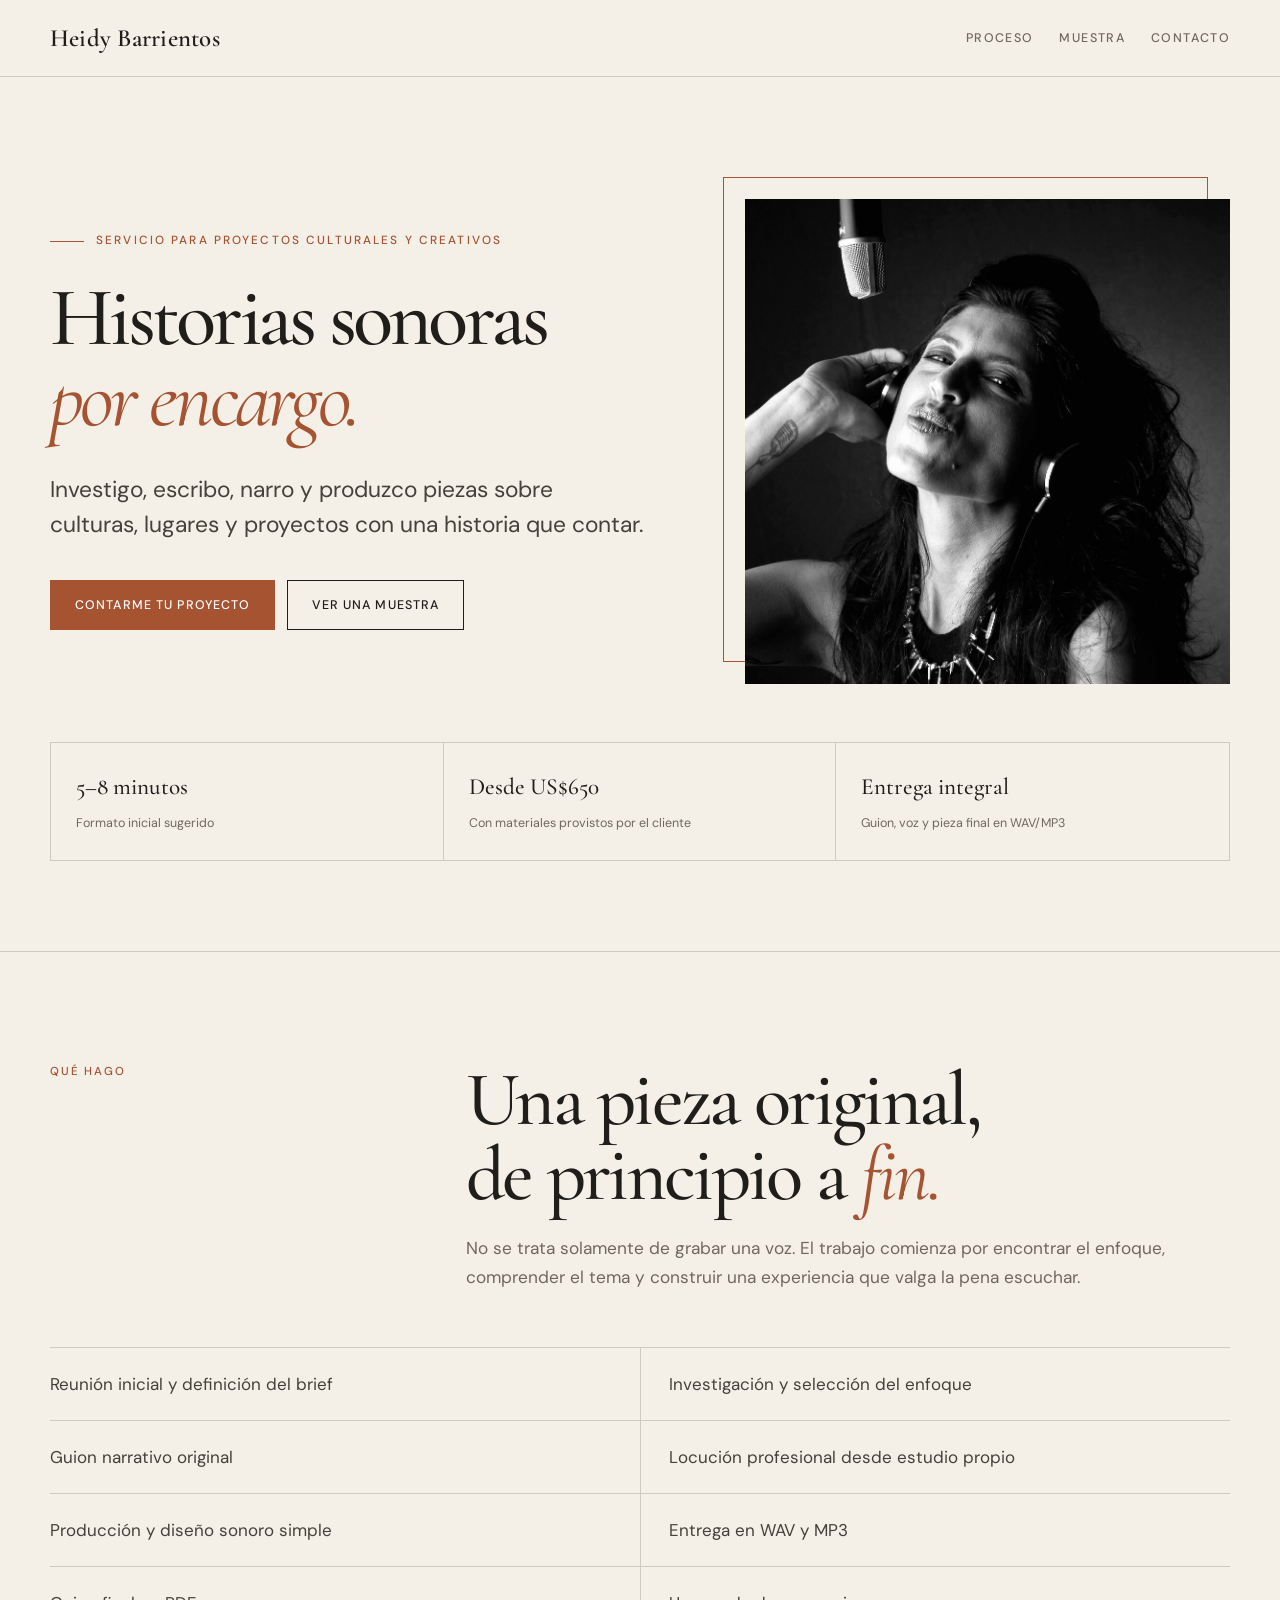
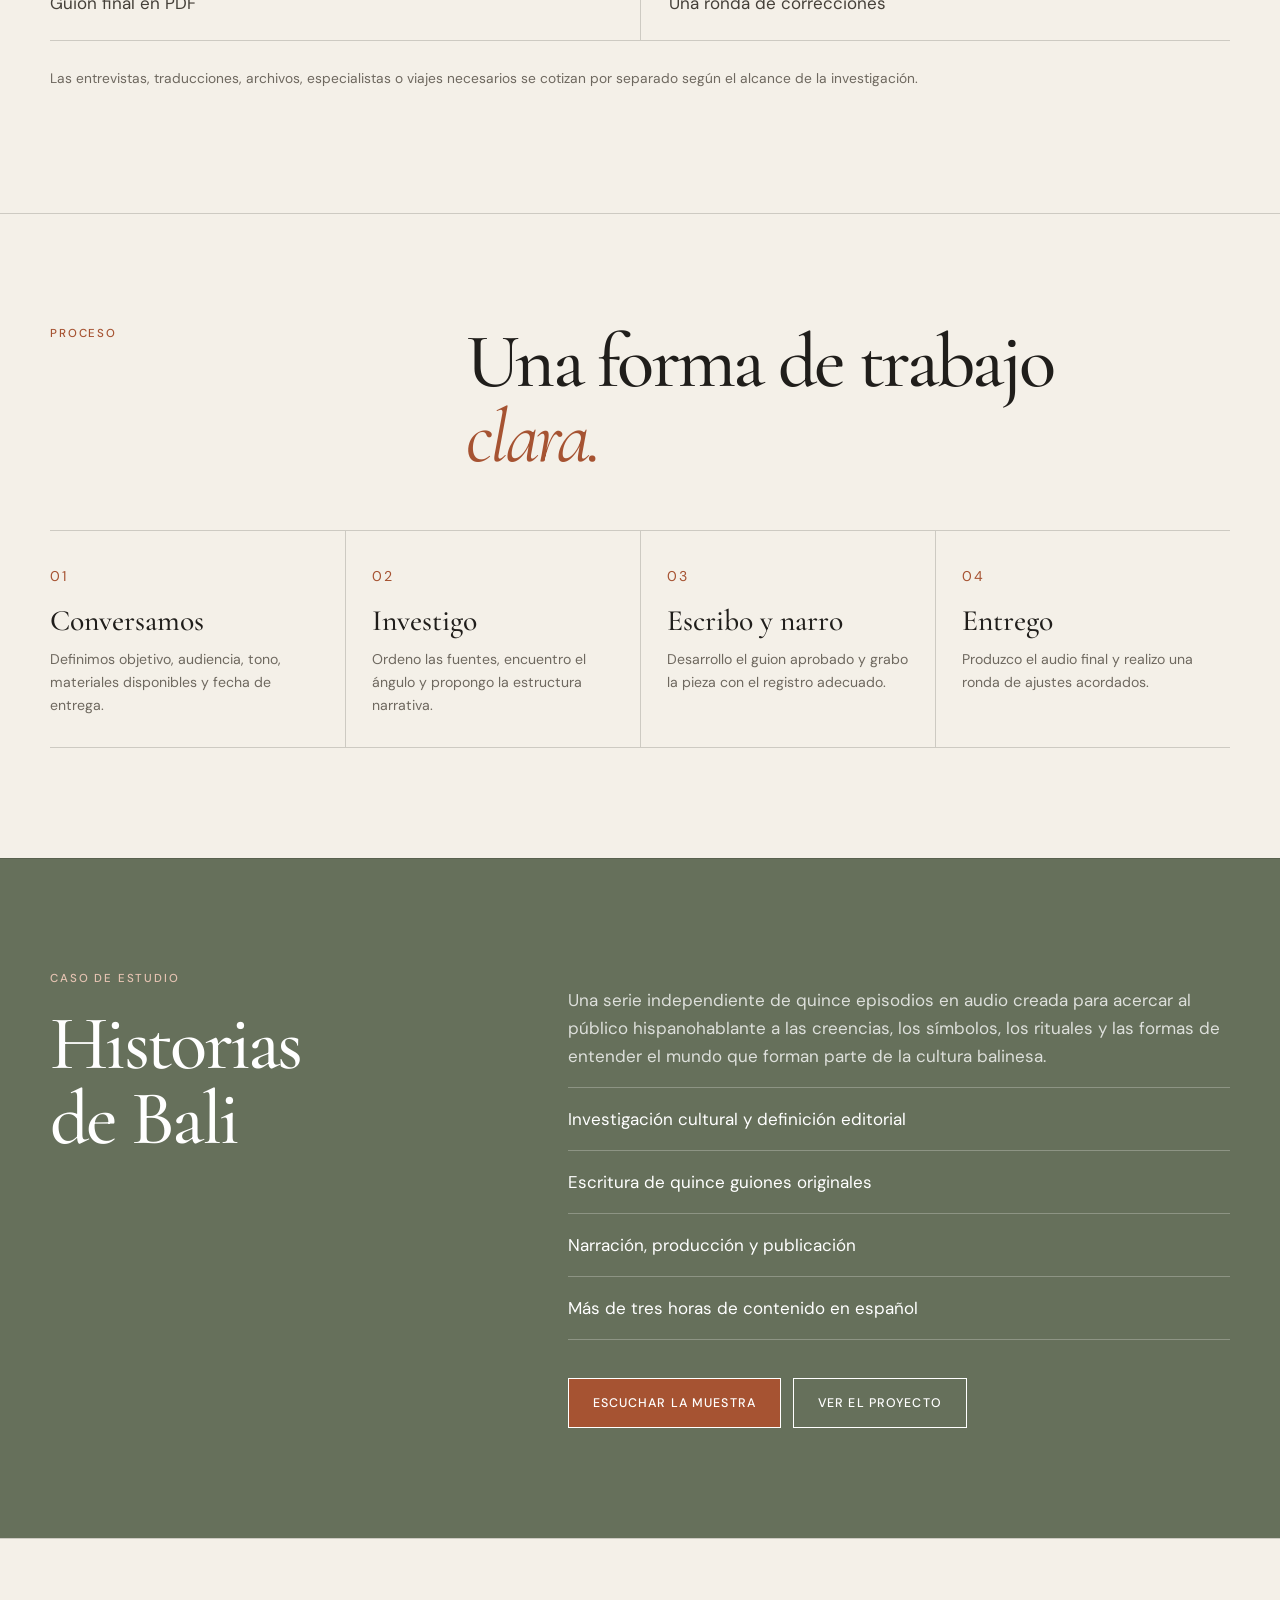
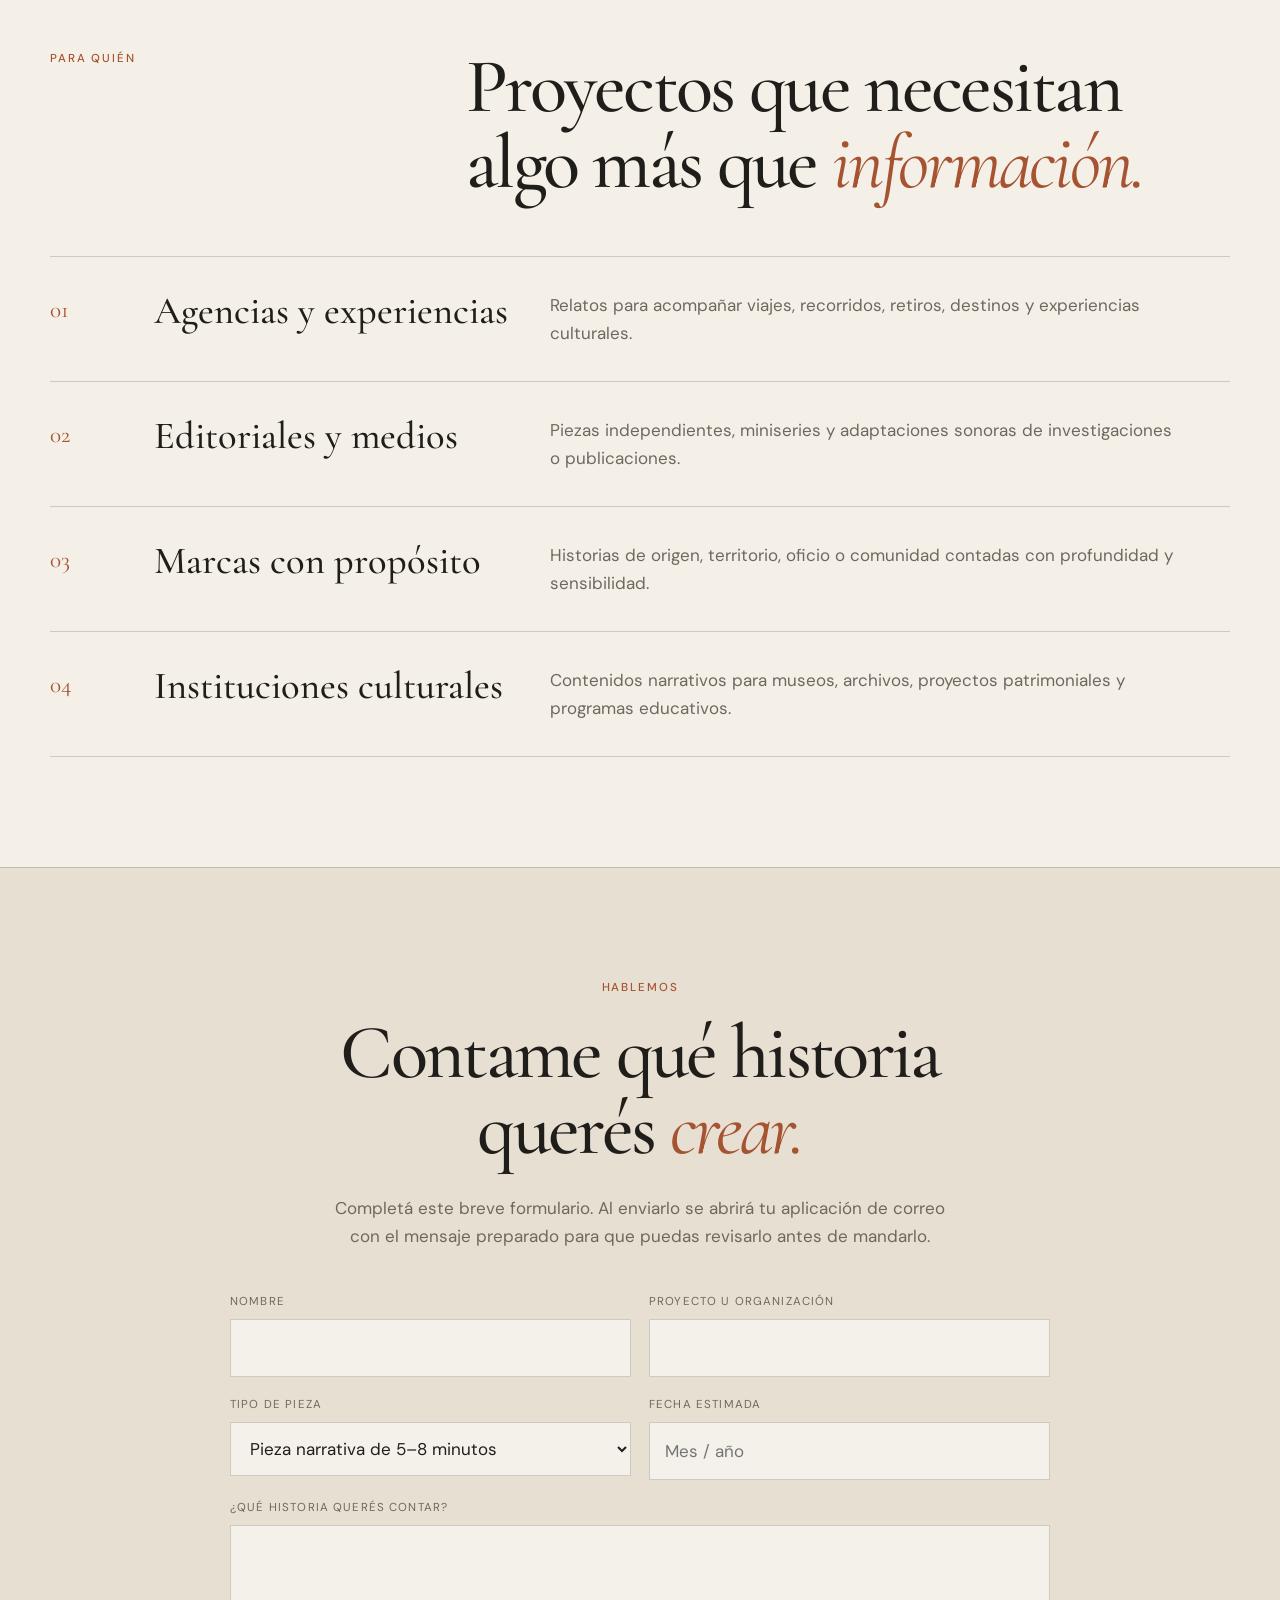
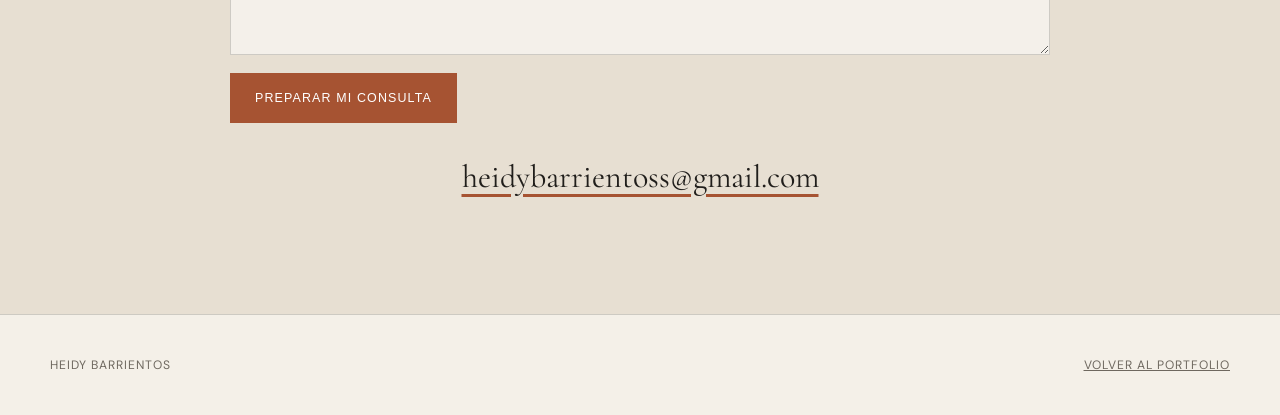
==== historias-sonoras.html @ 99ba6655 "Actualizar portfolio y agregar historias sonoras" ====
<!doctype html>
<html lang="es">
<head>
  <meta charset="utf-8">
  <meta name="viewport" content="width=device-width, initial-scale=1">
  <meta name="description" content="Historias sonoras por encargo: investigación, guion, narración y producción de piezas culturales y editoriales.">
  <title>Historias sonoras por encargo · Heidy Barrientos</title>
  <link rel="preconnect" href="https://fonts.googleapis.com">
  <link rel="preconnect" href="https://fonts.gstatic.com" crossorigin>
  <link href="https://fonts.googleapis.com/css2?family=Cormorant+Garamond:ital,wght@0,400;0,500;0,600;1,400&family=DM+Sans:wght@300;400;500&display=swap" rel="stylesheet">
  <link rel="stylesheet" href="styles.css">
</head>
<body>
  <header class="topbar">
    <nav class="nav shell" aria-label="Principal">
      <a class="brand" href="index.html">Heidy Barrientos</a>
      <div class="nav-links"><a href="#proceso">Proceso</a><a href="#caso">Muestra</a><a href="#contacto">Contacto</a></div>
    </nav>
  </header>

  <main>
    <section class="service-hero shell">
      <div class="service-hero-grid">
        <div class="service-hero-copy">
          <div class="eyebrow">Servicio para proyectos culturales y creativos</div>
          <h1>Historias sonoras<br><em>por encargo.</em></h1>
          <p class="lead">Investigo, escribo, narro y produzco piezas sobre culturas, lugares y proyectos con una historia que contar.</p>
          <div class="actions"><a class="button primary" href="#contacto">Contarme tu proyecto</a><a class="button" href="#caso">Ver una muestra</a></div>
        </div>
        <div class="service-portrait-wrap">
          <img class="service-portrait" src="assets/audio-portrait-bw-web.jpg" alt="Heidy Barrientos trabajando con voz y narración">
        </div>
      </div>
      <div class="offer-strip">
        <div><strong>5–8 minutos</strong><span>Formato inicial sugerido</span></div>
        <div><strong>Desde US$650</strong><span>Con materiales provistos por el cliente</span></div>
        <div><strong>Entrega integral</strong><span>Guion, voz y pieza final en WAV/MP3</span></div>
      </div>
    </section>

    <section class="section">
      <div class="shell">
        <div class="section-head"><div class="kicker">Qué hago</div><div><h2>Una pieza original,<br>de principio a <em>fin.</em></h2><p class="section-intro">No se trata solamente de grabar una voz. El trabajo comienza por encontrar el enfoque, comprender el tema y construir una experiencia que valga la pena escuchar.</p></div></div>
        <div class="deliverables">
          <div class="deliverable">Reunión inicial y definición del brief</div>
          <div class="deliverable">Investigación y selección del enfoque</div>
          <div class="deliverable">Guion narrativo original</div>
          <div class="deliverable">Locución profesional desde estudio propio</div>
          <div class="deliverable">Producción y diseño sonoro simple</div>
          <div class="deliverable">Entrega en WAV y MP3</div>
          <div class="deliverable">Guion final en PDF</div>
          <div class="deliverable">Una ronda de correcciones</div>
        </div>
        <p class="price-note">Las entrevistas, traducciones, archivos, especialistas o viajes necesarios se cotizan por separado según el alcance de la investigación.</p>
      </div>
    </section>

    <section class="section" id="proceso">
      <div class="shell">
        <div class="section-head"><div class="kicker">Proceso</div><div><h2>Una forma de trabajo<br><em>clara.</em></h2></div></div>
        <div class="process">
          <article class="step"><small>01</small><h3>Conversamos</h3><p>Definimos objetivo, audiencia, tono, materiales disponibles y fecha de entrega.</p></article>
          <article class="step"><small>02</small><h3>Investigo</h3><p>Ordeno las fuentes, encuentro el ángulo y propongo la estructura narrativa.</p></article>
          <article class="step"><small>03</small><h3>Escribo y narro</h3><p>Desarrollo el guion aprobado y grabo la pieza con el registro adecuado.</p></article>
          <article class="step"><small>04</small><h3>Entrego</h3><p>Produzco el audio final y realizo una ronda de ajustes acordados.</p></article>
        </div>
      </div>
    </section>

    <section class="section case-study" id="caso">
      <div class="shell case-grid">
        <div><div class="kicker">Caso de estudio</div><h2 style="margin-top:18px">Historias<br>de Bali</h2></div>
        <div>
          <p>Una serie independiente de quince episodios en audio creada para acercar al público hispanohablante a las creencias, los símbolos, los rituales y las formas de entender el mundo que forman parte de la cultura balinesa.</p>
          <div class="case-points">
            <div class="case-point">Investigación cultural y definición editorial</div>
            <div class="case-point">Escritura de quince guiones originales</div>
            <div class="case-point">Narración, producción y publicación</div>
            <div class="case-point">Más de tres horas de contenido en español</div>
          </div>
          <div class="actions">
            <a class="button primary" href="https://heyroots.gumroad.com/l/historiasdebali" target="_blank" rel="noopener">Escuchar la muestra</a>
            <a class="button" href="https://www.instagram.com/historiasdebali/" target="_blank" rel="noopener">Ver el proyecto</a>
          </div>
        </div>
      </div>
    </section>

    <section class="section">
      <div class="shell">
        <div class="section-head"><div class="kicker">Para quién</div><div><h2>Proyectos que necesitan<br>algo más que <em>información.</em></h2></div></div>
        <div class="service-list">
          <article class="service-row"><div class="service-number">01</div><h3>Agencias y experiencias</h3><p>Relatos para acompañar viajes, recorridos, retiros, destinos y experiencias culturales.</p></article>
          <article class="service-row"><div class="service-number">02</div><h3>Editoriales y medios</h3><p>Piezas independientes, miniseries y adaptaciones sonoras de investigaciones o publicaciones.</p></article>
          <article class="service-row"><div class="service-number">03</div><h3>Marcas con propósito</h3><p>Historias de origen, territorio, oficio o comunidad contadas con profundidad y sensibilidad.</p></article>
          <article class="service-row"><div class="service-number">04</div><h3>Instituciones culturales</h3><p>Contenidos narrativos para museos, archivos, proyectos patrimoniales y programas educativos.</p></article>
        </div>
      </div>
    </section>

    <section class="section contact" id="contacto">
      <div class="shell">
        <span class="kicker">Hablemos</span>
        <h2>Contame qué historia<br>querés <em>crear.</em></h2>
        <p>Completá este breve formulario. Al enviarlo se abrirá tu aplicación de correo con el mensaje preparado para que puedas revisarlo antes de mandarlo.</p>
        <form class="brief-form" id="brief-form">
          <div class="form-grid">
            <div class="field"><label for="name">Nombre</label><input id="name" name="name" autocomplete="name" required></div>
            <div class="field"><label for="org">Proyecto u organización</label><input id="org" name="org"></div>
            <div class="field"><label for="format">Tipo de pieza</label><select id="format" name="format"><option>Pieza narrativa de 5–8 minutos</option><option>Miniserie de 3 episodios</option><option>Serie completa</option><option>Todavía no lo sé</option></select></div>
            <div class="field"><label for="date">Fecha estimada</label><input id="date" name="date" placeholder="Mes / año"></div>
            <div class="field full"><label for="message">¿Qué historia querés contar?</label><textarea id="message" name="message" required></textarea></div>
          </div>
          <button class="button primary" type="submit">Preparar mi consulta</button>
        </form>
        <a class="email-line" href="mailto:heidybarrientoss@gmail.com">heidybarrientoss@gmail.com</a>
      </div>
    </section>
  </main>

  <footer><div class="footer-inner shell"><span>Heidy Barrientos</span><a href="index.html">Volver al portfolio</a></div></footer>
  <script>
    document.getElementById('brief-form').addEventListener('submit', function (event) {
      event.preventDefault();
      const data = new FormData(this);
      const body = [
        'Hola Heidy,', '',
        'Mi nombre: ' + data.get('name'),
        'Proyecto u organización: ' + (data.get('org') || '—'),
        'Tipo de pieza: ' + data.get('format'),
        'Fecha estimada: ' + (data.get('date') || '—'), '',
        'La historia que quiero contar:', data.get('message')
      ].join('\n');
      window.location.href = 'mailto:heidybarrientoss@gmail.com?subject=' + encodeURIComponent('Consulta · Historia sonora por encargo') + '&body=' + encodeURIComponent(body);
    });
  </script>
</body>
</html>
---- styles.css ----
:root {
  --paper: #f4f0e8;
  --paper-deep: #e7dfd2;
  --ink: #201e1b;
  --muted: #6e685f;
  --copper: #a65332;
  --copper-dark: #793b26;
  --olive: #66705b;
  --line: rgba(32, 30, 27, 0.18);
  --serif: "Cormorant Garamond", Georgia, serif;
  --sans: "DM Sans", Arial, sans-serif;
}

* { box-sizing: border-box; }
html { scroll-behavior: smooth; }
body {
  margin: 0;
  background: var(--paper);
  color: var(--ink);
  font-family: var(--sans);
  font-size: 17px;
  line-height: 1.65;
  -webkit-font-smoothing: antialiased;
}
a { color: inherit; }
img { display: block; max-width: 100%; }

.shell { width: min(1180px, calc(100% - 44px)); margin: 0 auto; }
.topbar {
  position: sticky;
  top: 0;
  z-index: 20;
  background: rgba(244, 240, 232, 0.94);
  border-bottom: 1px solid var(--line);
  backdrop-filter: blur(12px);
}
.nav {
  min-height: 76px;
  display: flex;
  align-items: center;
  justify-content: space-between;
  gap: 30px;
}
.brand {
  font-family: var(--serif);
  font-size: 1.55rem;
  font-weight: 600;
  text-decoration: none;
  letter-spacing: .01em;
}
.nav-links { display: flex; gap: 26px; align-items: center; }
.nav-links a {
  color: var(--muted);
  font-size: .78rem;
  font-weight: 500;
  letter-spacing: .11em;
  text-decoration: none;
  text-transform: uppercase;
}
.nav-links a:hover { color: var(--copper); }

.hero {
  min-height: calc(100vh - 76px);
  display: grid;
  grid-template-columns: 1.22fr .78fr;
  gap: clamp(42px, 7vw, 110px);
  align-items: center;
  padding: 76px 0 92px;
}
.eyebrow {
  display: flex;
  align-items: center;
  gap: 12px;
  margin-bottom: 26px;
  color: var(--copper);
  font-size: .74rem;
  font-weight: 500;
  letter-spacing: .18em;
  text-transform: uppercase;
}
.eyebrow::before { content: ""; width: 34px; height: 1px; background: currentColor; }
h1, h2, h3 { margin: 0; font-family: var(--serif); font-weight: 500; line-height: .98; }
h1 { max-width: 780px; font-size: clamp(4rem, 8vw, 7.7rem); letter-spacing: -.045em; }
h1 em, h2 em { color: var(--copper); font-weight: 400; }
.lead { max-width: 650px; margin: 32px 0 0; color: #454039; font-size: clamp(1.12rem, 2vw, 1.42rem); line-height: 1.55; }
.meta { margin: 24px 0 0; color: var(--muted); font-size: .78rem; letter-spacing: .12em; text-transform: uppercase; }
.actions { display: flex; flex-wrap: wrap; gap: 12px; margin-top: 38px; }
.button {
  display: inline-flex;
  min-height: 50px;
  padding: 0 24px;
  align-items: center;
  justify-content: center;
  border: 1px solid var(--ink);
  color: var(--ink);
  font-size: .78rem;
  font-weight: 500;
  letter-spacing: .09em;
  text-decoration: none;
  text-transform: uppercase;
  transition: .2s ease;
}
.button:hover { transform: translateY(-2px); }
.button.primary { border-color: var(--copper); background: var(--copper); color: #fff; }
.button.primary:hover { background: var(--copper-dark); border-color: var(--copper-dark); }
.portrait-wrap { position: relative; padding: 22px 22px 0 0; }
.portrait-wrap::before {
  content: "";
  position: absolute;
  inset: 0 0 36px 36px;
  border: 1px solid var(--copper);
}
.portrait { position: relative; aspect-ratio: 1 / 1.17; width: 100%; object-fit: cover; filter: saturate(.72) contrast(.98); }
.portrait-note { position: relative; display: flex; justify-content: space-between; gap: 20px; padding: 14px 0; color: var(--muted); font-size: .72rem; letter-spacing: .09em; text-transform: uppercase; }

.section { padding: 110px 0; border-top: 1px solid var(--line); }
.section-head { display: grid; grid-template-columns: .65fr 1.35fr; gap: 48px; margin-bottom: 56px; }
.kicker { color: var(--copper); font-size: .72rem; font-weight: 500; letter-spacing: .16em; text-transform: uppercase; }
h2 { font-size: clamp(3rem, 6vw, 5.4rem); letter-spacing: -.035em; }
.section-intro { max-width: 740px; margin: 22px 0 0; color: var(--muted); font-size: 1.08rem; }

.about-grid { display: grid; grid-template-columns: 1.25fr .75fr; gap: 80px; align-items: start; }
.about-copy { max-width: 700px; font-family: var(--serif); font-size: clamp(1.7rem, 3vw, 2.45rem); line-height: 1.3; }
.about-facts { border-top: 1px solid var(--line); }
.fact { display: grid; grid-template-columns: 76px 1fr; gap: 18px; padding: 20px 0; border-bottom: 1px solid var(--line); }
.fact strong { color: var(--copper); font-family: var(--serif); font-size: 1.65rem; font-weight: 500; line-height: 1; }
.fact span { color: var(--muted); font-size: .88rem; line-height: 1.45; }

.featured {
  background: var(--ink);
  color: var(--paper);
  padding: 0;
  border-top: 0;
}
.featured-grid { display: grid; grid-template-columns: .94fr 1.06fr; min-height: 610px; }
.featured-visual {
  display: grid;
  place-items: end start;
  padding: 52px;
  background:
    linear-gradient(150deg, rgba(32,30,27,.08), rgba(32,30,27,.82)),
    url("assets/audio-portrait-bw-web.jpg") center 42% / cover;
}
.featured-mark { max-width: 300px; font-family: var(--serif); font-size: 3.2rem; line-height: .95; }
.featured-copy { display: flex; flex-direction: column; justify-content: center; padding: clamp(54px, 8vw, 105px); }
.featured-copy .kicker { color: #ce8c6f; }
.featured-copy h2 { margin-top: 18px; font-size: clamp(3.2rem, 5vw, 5.6rem); }
.featured-copy p { max-width: 590px; margin: 28px 0 0; color: #c9c0b5; }
.featured-copy .button { border-color: var(--paper); color: var(--paper); }
.featured-copy .button.primary { border-color: var(--copper); }

.service-list { border-top: 1px solid var(--line); }
.service-row { display: grid; grid-template-columns: 74px .7fr 1.3fr; gap: 30px; padding: 34px 0; border-bottom: 1px solid var(--line); }
.service-number { color: var(--copper); font-family: var(--serif); font-size: 1.45rem; }
.service-row h3 { font-size: clamp(1.7rem, 3vw, 2.6rem); line-height: 1.05; }
.service-row p { max-width: 630px; margin: 0; color: var(--muted); }

.project-grid { display: grid; grid-template-columns: repeat(2, 1fr); gap: 18px; }
.project-card {
  min-height: 320px;
  display: flex;
  flex-direction: column;
  justify-content: space-between;
  padding: 34px;
  border: 1px solid var(--line);
  text-decoration: none;
  transition: .25s ease;
}
.project-card:hover { border-color: var(--copper); transform: translateY(-4px); }
.project-type { color: var(--copper); font-size: .7rem; letter-spacing: .14em; text-transform: uppercase; }
.project-card h3 { margin-top: 22px; font-size: clamp(2rem, 4vw, 3.5rem); }
.project-card p { max-width: 480px; color: var(--muted); }
.project-link { font-size: .76rem; font-weight: 500; letter-spacing: .11em; text-transform: uppercase; }

.contact { background: var(--paper-deep); text-align: center; }
.contact .kicker { display: block; margin-bottom: 18px; }
.contact h2 { max-width: 860px; margin: 0 auto; }
.contact p { max-width: 620px; margin: 28px auto 0; color: var(--muted); }
.contact .actions { justify-content: center; }
.email-line { display: inline-block; margin-top: 28px; color: var(--ink); font-family: var(--serif); font-size: clamp(1.35rem, 3vw, 2rem); text-decoration-color: var(--copper); text-underline-offset: 7px; }
footer { border-top: 1px solid var(--line); }
.footer-inner { min-height: 100px; display: flex; justify-content: space-between; align-items: center; gap: 30px; color: var(--muted); font-size: .76rem; letter-spacing: .08em; text-transform: uppercase; }

/* service page */
.service-hero { padding: 100px 0 90px; }
.service-hero-grid {
  display: grid;
  grid-template-columns: 1.08fr .92fr;
  gap: clamp(42px, 6vw, 90px);
  align-items: center;
}
.service-hero h1 { max-width: 760px; font-size: clamp(3.8rem, 6.5vw, 6.5rem); }
.service-hero .lead { max-width: 790px; }
.service-portrait-wrap { position: relative; padding: 22px 0 0 22px; }
.service-portrait-wrap::before {
  content: "";
  position: absolute;
  inset: 0 22px 22px 0;
  border: 1px solid var(--copper);
}
.service-portrait {
  position: relative;
  width: 100%;
  aspect-ratio: 1 / 1;
  object-fit: cover;
  object-position: 53% 48%;
}
.offer-strip { display: grid; grid-template-columns: repeat(3, 1fr); margin-top: 58px; border: 1px solid var(--line); }
.offer-strip div { padding: 25px; border-right: 1px solid var(--line); }
.offer-strip div:last-child { border-right: 0; }
.offer-strip strong { display: block; font-family: var(--serif); font-size: 1.45rem; font-weight: 500; }
.offer-strip span { color: var(--muted); font-size: .78rem; }
.process { display: grid; grid-template-columns: repeat(4, 1fr); border-top: 1px solid var(--line); }
.step { padding: 30px 26px 30px 0; border-bottom: 1px solid var(--line); }
.step + .step { padding-left: 26px; border-left: 1px solid var(--line); }
.step small { color: var(--copper); letter-spacing: .12em; }
.step h3 { margin: 16px 0 13px; font-size: 1.85rem; }
.step p { margin: 0; color: var(--muted); font-size: .88rem; }
.deliverables { display: grid; grid-template-columns: repeat(2, 1fr); border-top: 1px solid var(--line); }
.deliverable { padding: 22px 18px 22px 0; border-bottom: 1px solid var(--line); color: #454039; }
.deliverable:nth-child(even) { padding-left: 28px; border-left: 1px solid var(--line); }
.case-study { background: var(--olive); color: #fff; }
.case-study .kicker { color: #e5c3b2; }
.case-grid { display: grid; grid-template-columns: .8fr 1.2fr; gap: 76px; }
.case-study p { color: rgba(255,255,255,.78); }
.case-points { border-top: 1px solid rgba(255,255,255,.25); }
.case-point { padding: 17px 0; border-bottom: 1px solid rgba(255,255,255,.25); }
.case-study .button { border-color: #fff; color: #fff; }
.price-note { margin-top: 26px; color: var(--muted); font-size: .86rem; }
.brief-form { max-width: 820px; margin: 42px auto 0; text-align: left; }
.form-grid { display: grid; grid-template-columns: 1fr 1fr; gap: 18px; }
.field { display: flex; flex-direction: column; gap: 8px; }
.field.full { grid-column: 1 / -1; }
.field label { color: var(--muted); font-size: .72rem; letter-spacing: .1em; text-transform: uppercase; }
.field input, .field textarea, .field select {
  width: 100%;
  border: 1px solid var(--line);
  border-radius: 0;
  background: rgba(255,255,255,.55);
  color: var(--ink);
  font: inherit;
  padding: 14px 15px;
}
.field textarea { min-height: 130px; resize: vertical; }
.brief-form .button { margin-top: 18px; cursor: pointer; }

@media (max-width: 840px) {
  body { font-size: 16px; }
  .shell { width: min(100% - 30px, 720px); }
  .nav { min-height: 66px; }
  .nav-links a:not(:last-child) { display: none; }
  .hero { min-height: auto; grid-template-columns: 1fr; padding: 62px 0 72px; }
  h1 { font-size: clamp(3.6rem, 18vw, 6rem); }
  .portrait-wrap { max-width: 500px; }
  .section { padding: 78px 0; }
  .section-head, .about-grid, .featured-grid, .case-grid, .service-hero-grid { grid-template-columns: 1fr; gap: 32px; }
  .service-hero { padding: 62px 0 72px; }
  .service-portrait-wrap { max-width: 620px; margin-top: 10px; }
  .featured-visual { min-height: 450px; }
  .featured-copy { padding: 66px 26px; }
  .service-row { grid-template-columns: 50px 1fr; }
  .service-row p { grid-column: 2; }
  .project-grid { grid-template-columns: 1fr; }
  .offer-strip, .process { grid-template-columns: 1fr; }
  .offer-strip div { border-right: 0; border-bottom: 1px solid var(--line); }
  .offer-strip div:last-child { border-bottom: 0; }
  .step + .step { padding-left: 0; border-left: 0; }
}

@media (max-width: 560px) {
  .nav-links { gap: 12px; }
  .nav-links a:last-child { font-size: .68rem; }
  .actions { flex-direction: column; align-items: stretch; }
  .button { width: 100%; }
  .project-card { min-height: 285px; padding: 27px; }
  .deliverables, .form-grid { grid-template-columns: 1fr; }
  .deliverable:nth-child(even) { padding-left: 0; border-left: 0; }
  .field.full { grid-column: auto; }
  .footer-inner { min-height: 120px; flex-direction: column; justify-content: center; text-align: center; }
}
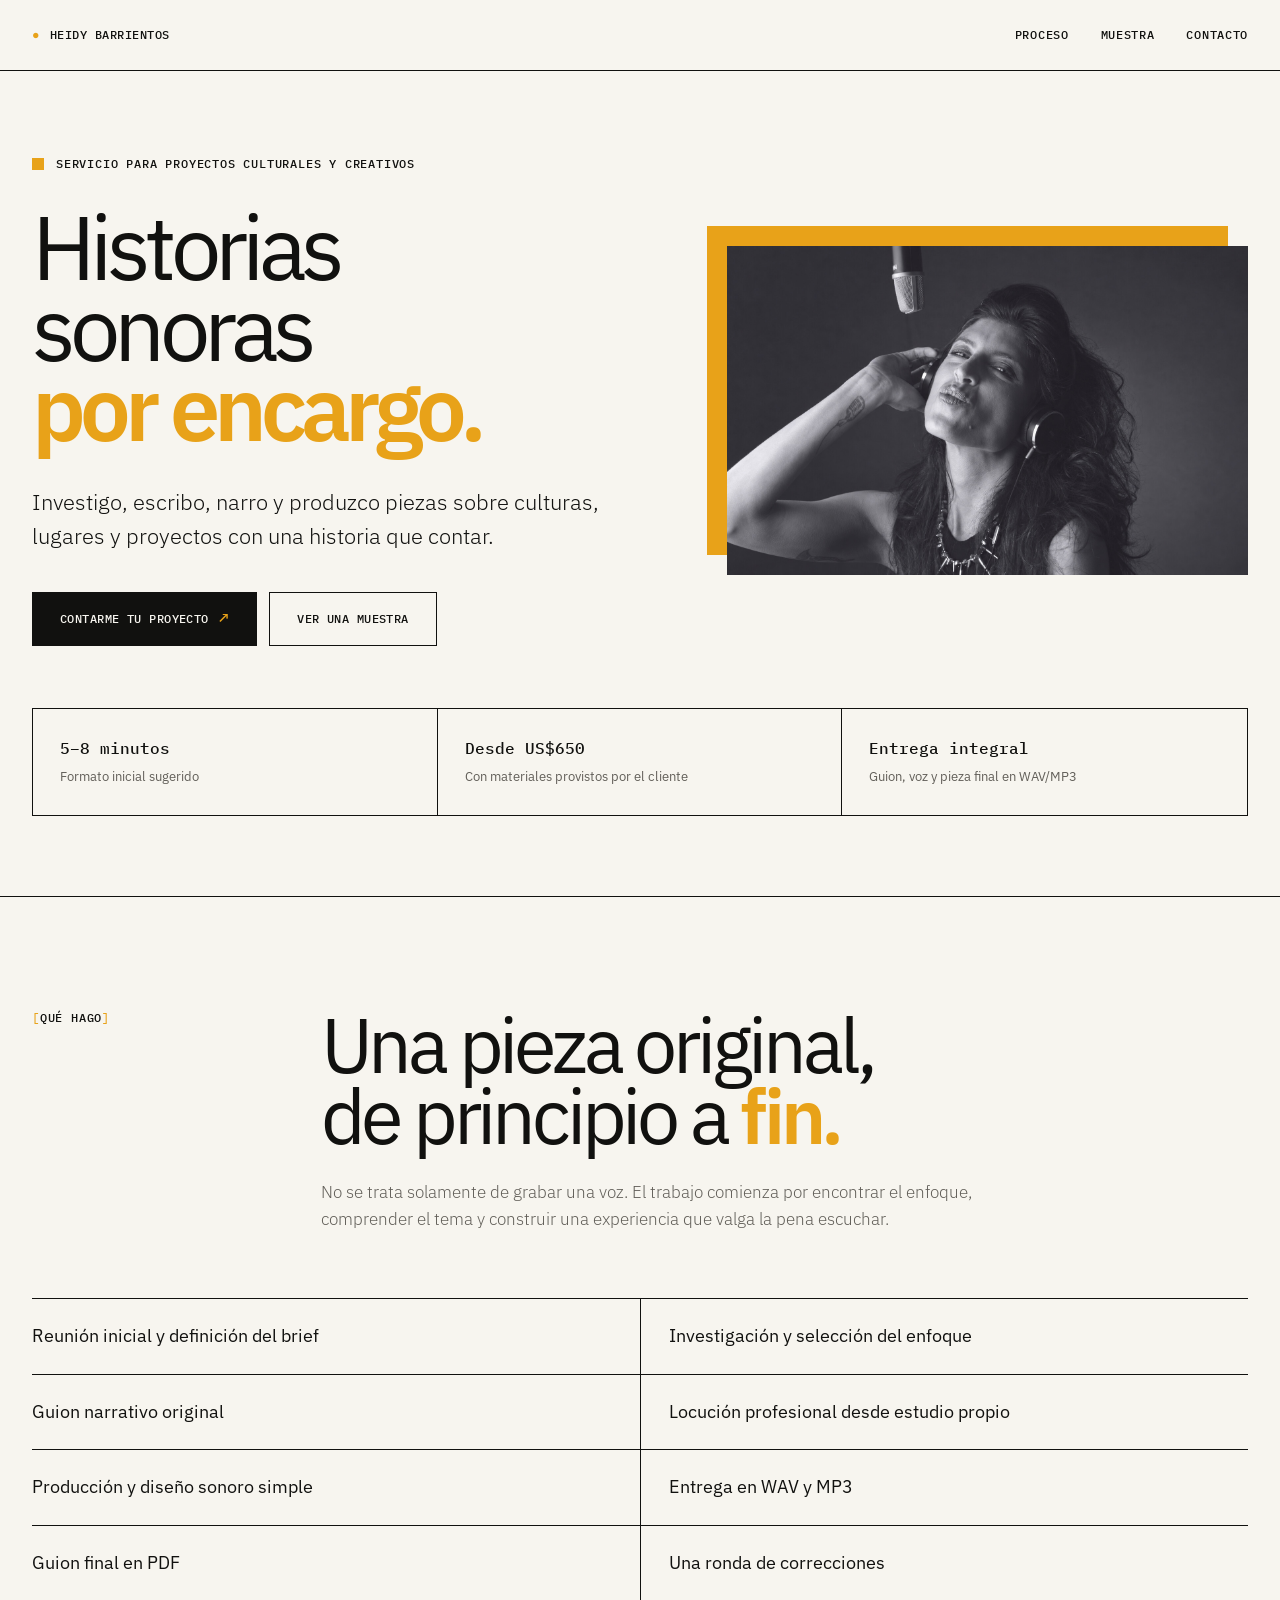
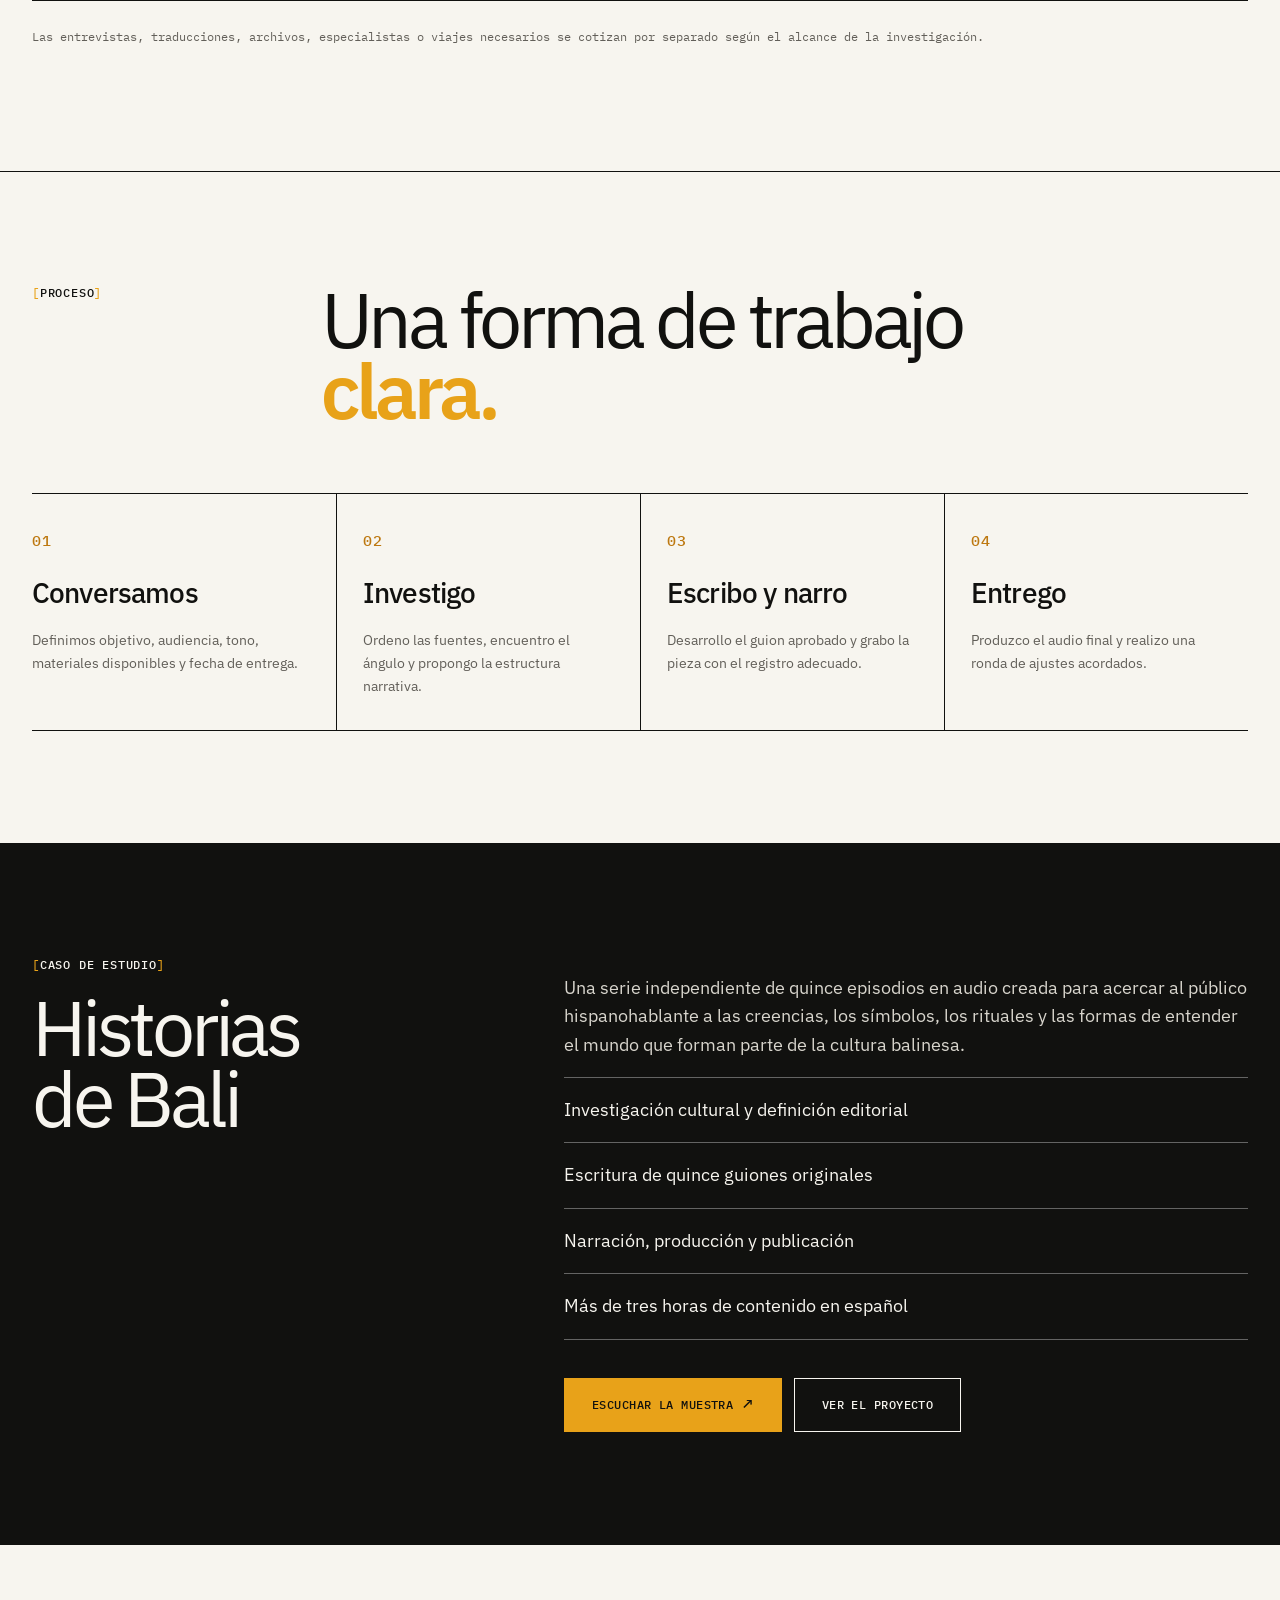
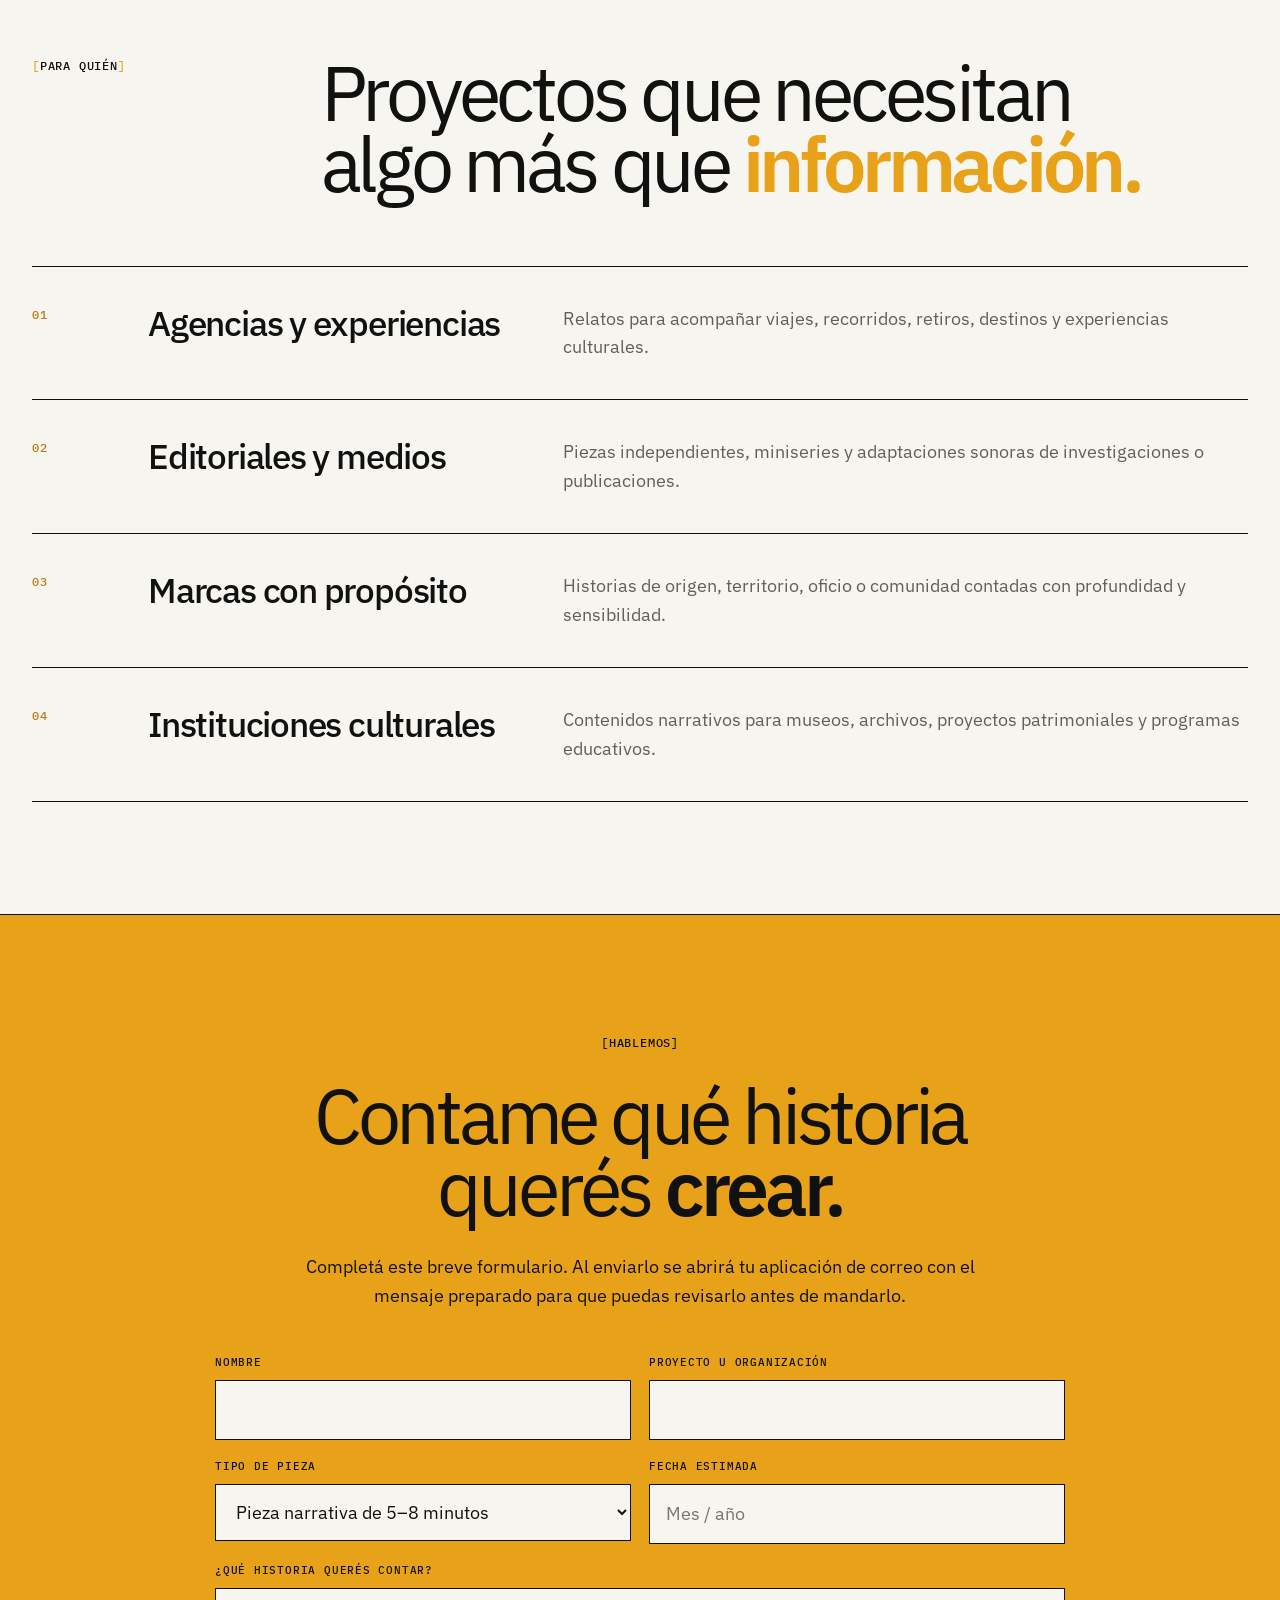
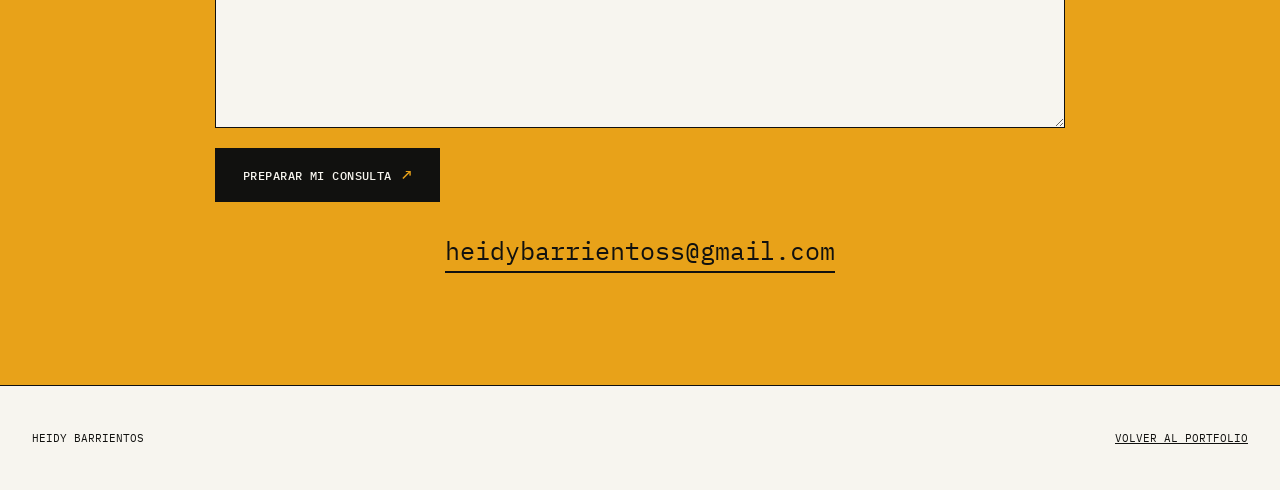
==== commit b71aa777: "Actualizar diseño final del portfolio" ====
--- a/historias-sonoras.html
+++ b/historias-sonoras.html
@@ -7,7 +7,7 @@
   <title>Historias sonoras por encargo · Heidy Barrientos</title>
   <link rel="preconnect" href="https://fonts.googleapis.com">
   <link rel="preconnect" href="https://fonts.gstatic.com" crossorigin>
-  <link href="https://fonts.googleapis.com/css2?family=Cormorant+Garamond:ital,wght@0,400;0,500;0,600;1,400&family=DM+Sans:wght@300;400;500&display=swap" rel="stylesheet">
+  <link href="https://fonts.googleapis.com/css2?family=IBM+Plex+Mono:wght@400;500&family=IBM+Plex+Sans:wght@300;400;500;600&display=swap" rel="stylesheet">
   <link rel="stylesheet" href="styles.css">
 </head>
 <body>
@@ -28,7 +28,7 @@
           <div class="actions"><a class="button primary" href="#contacto">Contarme tu proyecto</a><a class="button" href="#caso">Ver una muestra</a></div>
         </div>
         <div class="service-portrait-wrap">
-          <img class="service-portrait" src="assets/audio-portrait-bw-web.jpg" alt="Heidy Barrientos trabajando con voz y narración">
+          <img class="service-portrait" src="assets/audio-portrait-bw-clean.jpg" alt="Heidy Barrientos trabajando con voz y narración">
         </div>
       </div>
       <div class="offer-strip">
--- a/styles.css
+++ b/styles.css
@@ -1,278 +1,182 @@
 :root {
-  --paper: #f4f0e8;
-  --paper-deep: #e7dfd2;
-  --ink: #201e1b;
-  --muted: #6e685f;
-  --copper: #a65332;
-  --copper-dark: #793b26;
-  --olive: #66705b;
-  --line: rgba(32, 30, 27, 0.18);
-  --serif: "Cormorant Garamond", Georgia, serif;
-  --sans: "DM Sans", Arial, sans-serif;
+  --paper: #f7f5ef;
+  --paper-deep: #ece8dd;
+  --ink: #11110f;
+  --muted: #625f59;
+  --orange: #e8a219;
+  --orange-dark: #bd7810;
+  --line: rgba(17, 17, 15, .25);
+  --sans: "IBM Plex Sans", Arial, sans-serif;
+  --mono: "IBM Plex Mono", monospace;
 }
-
 * { box-sizing: border-box; }
 html { scroll-behavior: smooth; }
-body {
-  margin: 0;
-  background: var(--paper);
-  color: var(--ink);
-  font-family: var(--sans);
-  font-size: 17px;
-  line-height: 1.65;
-  -webkit-font-smoothing: antialiased;
-}
+body { margin: 0; background: var(--paper); color: var(--ink); font-family: var(--sans); font-size: 18px; line-height: 1.58; -webkit-font-smoothing: antialiased; }
 a { color: inherit; }
 img { display: block; max-width: 100%; }
+.shell { width: min(1240px, calc(100% - 64px)); margin-inline: auto; }
 
-.shell { width: min(1180px, calc(100% - 44px)); margin: 0 auto; }
-.topbar {
-  position: sticky;
-  top: 0;
-  z-index: 20;
-  background: rgba(244, 240, 232, 0.94);
-  border-bottom: 1px solid var(--line);
-  backdrop-filter: blur(12px);
-}
-.nav {
-  min-height: 76px;
-  display: flex;
-  align-items: center;
-  justify-content: space-between;
-  gap: 30px;
-}
-.brand {
-  font-family: var(--serif);
-  font-size: 1.55rem;
-  font-weight: 600;
-  text-decoration: none;
-  letter-spacing: .01em;
-}
-.nav-links { display: flex; gap: 26px; align-items: center; }
-.nav-links a {
-  color: var(--muted);
-  font-size: .78rem;
-  font-weight: 500;
-  letter-spacing: .11em;
-  text-decoration: none;
-  text-transform: uppercase;
-}
-.nav-links a:hover { color: var(--copper); }
+.topbar { position: sticky; top: 0; z-index: 20; background: rgba(247, 245, 239, .96); border-bottom: 1px solid var(--ink); backdrop-filter: blur(12px); }
+.nav { min-height: 70px; display: flex; align-items: center; justify-content: space-between; gap: 30px; }
+.brand { font-family: var(--mono); font-size: .78rem; font-weight: 500; letter-spacing: .04em; text-decoration: none; text-transform: uppercase; }
+.brand::before { content: "●"; margin-right: 10px; color: var(--orange); }
+.nav-links { display: flex; align-items: center; gap: 32px; }
+.nav-links a { font-family: var(--mono); font-size: .72rem; font-weight: 500; letter-spacing: .06em; text-decoration: none; text-transform: uppercase; }
+.nav-links a:hover { color: var(--orange-dark); }
 
-.hero {
-  min-height: calc(100vh - 76px);
-  display: grid;
-  grid-template-columns: 1.22fr .78fr;
-  gap: clamp(42px, 7vw, 110px);
-  align-items: center;
-  padding: 76px 0 92px;
-}
-.eyebrow {
-  display: flex;
-  align-items: center;
-  gap: 12px;
-  margin-bottom: 26px;
-  color: var(--copper);
-  font-size: .74rem;
-  font-weight: 500;
-  letter-spacing: .18em;
-  text-transform: uppercase;
-}
-.eyebrow::before { content: ""; width: 34px; height: 1px; background: currentColor; }
-h1, h2, h3 { margin: 0; font-family: var(--serif); font-weight: 500; line-height: .98; }
-h1 { max-width: 780px; font-size: clamp(4rem, 8vw, 7.7rem); letter-spacing: -.045em; }
-h1 em, h2 em { color: var(--copper); font-weight: 400; }
-.lead { max-width: 650px; margin: 32px 0 0; color: #454039; font-size: clamp(1.12rem, 2vw, 1.42rem); line-height: 1.55; }
-.meta { margin: 24px 0 0; color: var(--muted); font-size: .78rem; letter-spacing: .12em; text-transform: uppercase; }
+h1, h2, h3 { margin: 0; font-family: var(--sans); font-weight: 400; }
+h1 { max-width: 830px; font-size: clamp(4.7rem, 8.2vw, 8.3rem); line-height: .9; letter-spacing: -.065em; }
+h2 { max-width: 900px; font-size: clamp(3.5rem, 6vw, 6.2rem); line-height: .93; letter-spacing: -.055em; }
+h1 em, h2 em { color: var(--orange); font-style: normal; font-weight: 600; }
+.eyebrow, .kicker, .meta, .project-type, .service-number, .step small, .field label { font-family: var(--mono); font-weight: 500; letter-spacing: .07em; text-transform: uppercase; }
+.eyebrow { display: flex; align-items: center; gap: 12px; margin-bottom: 34px; font-size: .72rem; }
+.eyebrow::before { content: ""; width: 12px; height: 12px; background: var(--orange); flex: 0 0 auto; }
+.kicker { font-size: .72rem; }
+.kicker::before { content: "["; color: var(--orange); }
+.kicker::after { content: "]"; color: var(--orange); }
+.lead { max-width: 680px; margin: 36px 0 0; color: var(--ink); font-size: clamp(1.15rem, 1.7vw, 1.38rem); font-weight: 300; }
+.meta { margin: 24px 0 0; color: var(--ink); font-size: .72rem; }
 .actions { display: flex; flex-wrap: wrap; gap: 12px; margin-top: 38px; }
-.button {
-  display: inline-flex;
-  min-height: 50px;
-  padding: 0 24px;
-  align-items: center;
-  justify-content: center;
-  border: 1px solid var(--ink);
-  color: var(--ink);
-  font-size: .78rem;
-  font-weight: 500;
-  letter-spacing: .09em;
-  text-decoration: none;
-  text-transform: uppercase;
-  transition: .2s ease;
-}
-.button:hover { transform: translateY(-2px); }
-.button.primary { border-color: var(--copper); background: var(--copper); color: #fff; }
-.button.primary:hover { background: var(--copper-dark); border-color: var(--copper-dark); }
-.portrait-wrap { position: relative; padding: 22px 22px 0 0; }
-.portrait-wrap::before {
-  content: "";
-  position: absolute;
-  inset: 0 0 36px 36px;
-  border: 1px solid var(--copper);
-}
-.portrait { position: relative; aspect-ratio: 1 / 1.17; width: 100%; object-fit: cover; filter: saturate(.72) contrast(.98); }
-.portrait-note { position: relative; display: flex; justify-content: space-between; gap: 20px; padding: 14px 0; color: var(--muted); font-size: .72rem; letter-spacing: .09em; text-transform: uppercase; }
+.button { display: inline-flex; min-height: 54px; padding: 0 27px; align-items: center; justify-content: center; border: 1px solid var(--ink); background: transparent; color: var(--ink); font-family: var(--mono); font-size: .78rem; font-weight: 500; letter-spacing: .035em; line-height: 1.2; text-decoration: none; text-transform: uppercase; cursor: pointer; transition: background .18s ease, color .18s ease, border-color .18s ease; }
+.button:hover { background: var(--ink); color: var(--paper); }
+.button.primary { border-color: var(--ink); background: var(--ink); color: var(--paper); }
+.button.primary::after { content: "↗"; margin-left: 10px; color: var(--orange); font-size: 1rem; }
+.button.primary:hover { border-color: var(--orange); background: var(--orange); color: var(--ink); }
+.button.primary:hover::after { color: var(--ink); }
 
-.section { padding: 110px 0; border-top: 1px solid var(--line); }
-.section-head { display: grid; grid-template-columns: .65fr 1.35fr; gap: 48px; margin-bottom: 56px; }
-.kicker { color: var(--copper); font-size: .72rem; font-weight: 500; letter-spacing: .16em; text-transform: uppercase; }
-h2 { font-size: clamp(3rem, 6vw, 5.4rem); letter-spacing: -.035em; }
-.section-intro { max-width: 740px; margin: 22px 0 0; color: var(--muted); font-size: 1.08rem; }
+.hero { min-height: calc(100vh - 70px); display: grid; grid-template-columns: 1.18fr .82fr; gap: clamp(54px, 7vw, 112px); align-items: center; padding: 82px 0 78px; }
+.portrait-wrap { position: relative; padding: 18px 18px 0 0; }
+.portrait-wrap::before { content: ""; position: absolute; inset: 0 0 42px 42px; background: var(--orange); }
+.portrait { position: relative; width: 100%; height: auto; filter: grayscale(1) contrast(1.04); }
+.portrait-note { position: relative; display: flex; justify-content: space-between; gap: 20px; padding-top: 12px; font-family: var(--mono); font-size: .68rem; letter-spacing: .035em; text-transform: uppercase; }
 
-.about-grid { display: grid; grid-template-columns: 1.25fr .75fr; gap: 80px; align-items: start; }
-.about-copy { max-width: 700px; font-family: var(--serif); font-size: clamp(1.7rem, 3vw, 2.45rem); line-height: 1.3; }
-.about-facts { border-top: 1px solid var(--line); }
-.fact { display: grid; grid-template-columns: 76px 1fr; gap: 18px; padding: 20px 0; border-bottom: 1px solid var(--line); }
-.fact strong { color: var(--copper); font-family: var(--serif); font-size: 1.65rem; font-weight: 500; line-height: 1; }
-.fact span { color: var(--muted); font-size: .88rem; line-height: 1.45; }
+.section { padding: 112px 0; border-top: 1px solid var(--ink); }
+.section-head { display: grid; grid-template-columns: .42fr 1.58fr; gap: 42px; margin-bottom: 66px; }
+.section-intro { max-width: 720px; margin: 26px 0 0; color: var(--muted); font-size: 1.08rem; font-weight: 300; }
+.about-grid { display: grid; grid-template-columns: 1.15fr .85fr; gap: 80px; align-items: start; }
+.about-copy { max-width: 740px; font-size: clamp(1.65rem, 2.7vw, 2.4rem); font-weight: 300; line-height: 1.32; letter-spacing: -.025em; }
+.about-facts { border-top: 1px solid var(--ink); }
+.fact { display: grid; grid-template-columns: 92px 1fr; gap: 18px; padding: 22px 0; border-bottom: 1px solid var(--ink); }
+.fact strong { color: var(--orange-dark); font-family: var(--mono); font-size: 1.18rem; font-weight: 500; }
+.fact span { color: var(--muted); font-size: .9rem; }
 
-.featured {
-  background: var(--ink);
-  color: var(--paper);
-  padding: 0;
-  border-top: 0;
-}
-.featured-grid { display: grid; grid-template-columns: .94fr 1.06fr; min-height: 610px; }
-.featured-visual {
-  display: grid;
-  place-items: end start;
-  padding: 52px;
-  background:
-    linear-gradient(150deg, rgba(32,30,27,.08), rgba(32,30,27,.82)),
-    url("assets/audio-portrait-bw-web.jpg") center 42% / cover;
-}
-.featured-mark { max-width: 300px; font-family: var(--serif); font-size: 3.2rem; line-height: .95; }
-.featured-copy { display: flex; flex-direction: column; justify-content: center; padding: clamp(54px, 8vw, 105px); }
-.featured-copy .kicker { color: #ce8c6f; }
-.featured-copy h2 { margin-top: 18px; font-size: clamp(3.2rem, 5vw, 5.6rem); }
-.featured-copy p { max-width: 590px; margin: 28px 0 0; color: #c9c0b5; }
+.featured { background: var(--ink); color: var(--paper); }
+.featured-grid { display: grid; grid-template-columns: 1.12fr .88fr; min-height: 550px; }
+.featured-visual { display: flex; align-items: flex-end; padding: 34px; background: linear-gradient(180deg, transparent 62%, rgba(0, 0, 0, .40)), url("assets/audio-portrait-bw-clean.jpg") center / cover no-repeat; }
+.featured-mark { padding: 8px 11px; background: var(--orange); color: var(--ink); font-family: var(--mono); font-size: .72rem; font-weight: 500; line-height: 1; text-transform: uppercase; }
+.featured-copy { display: flex; flex-direction: column; justify-content: center; padding: clamp(52px, 6vw, 84px); }
+.featured-copy .kicker { color: var(--paper); }
+.featured-copy h2 { margin-top: 25px; font-size: clamp(3.3rem, 5vw, 5.5rem); }
+.featured-copy p { max-width: 590px; margin: 28px 0 0; color: #d8d5cd; font-weight: 300; }
 .featured-copy .button { border-color: var(--paper); color: var(--paper); }
-.featured-copy .button.primary { border-color: var(--copper); }
+.featured-copy .button:hover { background: var(--paper); color: var(--ink); }
+.featured-copy .button.primary { border-color: var(--orange); background: var(--orange); color: var(--ink); }
+.featured-copy .button.primary::after { color: var(--ink); }
 
-.service-list { border-top: 1px solid var(--line); }
-.service-row { display: grid; grid-template-columns: 74px .7fr 1.3fr; gap: 30px; padding: 34px 0; border-bottom: 1px solid var(--line); }
-.service-number { color: var(--copper); font-family: var(--serif); font-size: 1.45rem; }
-.service-row h3 { font-size: clamp(1.7rem, 3vw, 2.6rem); line-height: 1.05; }
-.service-row p { max-width: 630px; margin: 0; color: var(--muted); }
+.service-list { border-top: 1px solid var(--ink); }
+.service-row { display: grid; grid-template-columns: 86px .72fr 1.28fr; gap: 30px; padding: 38px 0; border-bottom: 1px solid var(--ink); }
+.service-number { color: var(--orange-dark); font-size: .78rem; }
+.service-row h3 { font-size: clamp(1.65rem, 2.7vw, 2.5rem); font-weight: 500; line-height: 1.08; letter-spacing: -.035em; }
+.service-row p { margin: 0; color: var(--muted); }
+.project-grid { display: grid; grid-template-columns: repeat(2, 1fr); border-top: 1px solid var(--ink); border-left: 1px solid var(--ink); }
+.project-card { min-height: 350px; display: flex; flex-direction: column; justify-content: space-between; padding: 38px; border-right: 1px solid var(--ink); border-bottom: 1px solid var(--ink); text-decoration: none; transition: background .18s ease; }
+.project-card:hover { background: var(--orange); }
+.project-type { font-size: .68rem; }
+.project-card h3 { margin-top: 18px; font-size: clamp(2.25rem, 4vw, 3.9rem); line-height: 1; letter-spacing: -.05em; }
+.project-card p { color: var(--muted); }
+.project-card:hover p { color: var(--ink); }
+.project-link { font-family: var(--mono); font-size: .72rem; font-weight: 500; text-transform: uppercase; }
 
-.project-grid { display: grid; grid-template-columns: repeat(2, 1fr); gap: 18px; }
-.project-card {
-  min-height: 320px;
-  display: flex;
-  flex-direction: column;
-  justify-content: space-between;
-  padding: 34px;
-  border: 1px solid var(--line);
-  text-decoration: none;
-  transition: .25s ease;
-}
-.project-card:hover { border-color: var(--copper); transform: translateY(-4px); }
-.project-type { color: var(--copper); font-size: .7rem; letter-spacing: .14em; text-transform: uppercase; }
-.project-card h3 { margin-top: 22px; font-size: clamp(2rem, 4vw, 3.5rem); }
-.project-card p { max-width: 480px; color: var(--muted); }
-.project-link { font-size: .76rem; font-weight: 500; letter-spacing: .11em; text-transform: uppercase; }
+.contact { background: var(--orange); text-align: center; }
+.contact .kicker::before, .contact .kicker::after { color: var(--ink); }
+.contact h2 { margin: 25px auto 0; }
+.contact h2 em { color: var(--ink); }
+.contact > .shell > p { max-width: 720px; margin: 30px auto 0; }
+.email-line { display: inline-block; margin-top: 30px; border-bottom: 2px solid var(--ink); font-family: var(--mono); font-size: clamp(1rem, 2.1vw, 1.55rem); text-decoration: none; }
+.contact .actions { justify-content: center; }
+footer { border-top: 1px solid var(--ink); }
+.footer-inner { min-height: 104px; display: flex; align-items: center; justify-content: space-between; gap: 30px; font-family: var(--mono); font-size: .68rem; text-transform: uppercase; }
 
-.contact { background: var(--paper-deep); text-align: center; }
-.contact .kicker { display: block; margin-bottom: 18px; }
-.contact h2 { max-width: 860px; margin: 0 auto; }
-.contact p { max-width: 620px; margin: 28px auto 0; color: var(--muted); }
-.contact .actions { justify-content: center; }
-.email-line { display: inline-block; margin-top: 28px; color: var(--ink); font-family: var(--serif); font-size: clamp(1.35rem, 3vw, 2rem); text-decoration-color: var(--copper); text-underline-offset: 7px; }
-footer { border-top: 1px solid var(--line); }
-.footer-inner { min-height: 100px; display: flex; justify-content: space-between; align-items: center; gap: 30px; color: var(--muted); font-size: .76rem; letter-spacing: .08em; text-transform: uppercase; }
-
-/* service page */
-.service-hero { padding: 100px 0 90px; }
-.service-hero-grid {
-  display: grid;
-  grid-template-columns: 1.08fr .92fr;
-  gap: clamp(42px, 6vw, 90px);
-  align-items: center;
-}
-.service-hero h1 { max-width: 760px; font-size: clamp(3.8rem, 6.5vw, 6.5rem); }
-.service-hero .lead { max-width: 790px; }
-.service-portrait-wrap { position: relative; padding: 22px 0 0 22px; }
-.service-portrait-wrap::before {
-  content: "";
-  position: absolute;
-  inset: 0 22px 22px 0;
-  border: 1px solid var(--copper);
-}
-.service-portrait {
-  position: relative;
-  width: 100%;
-  aspect-ratio: 1 / 1;
-  object-fit: cover;
-  object-position: 53% 48%;
-}
-.offer-strip { display: grid; grid-template-columns: repeat(3, 1fr); margin-top: 58px; border: 1px solid var(--line); }
-.offer-strip div { padding: 25px; border-right: 1px solid var(--line); }
+.service-hero { padding: 84px 0 80px; }
+.service-hero-grid { display: grid; grid-template-columns: 1.05fr .95fr; gap: clamp(48px, 6vw, 92px); align-items: center; }
+.service-hero h1 { max-width: 800px; font-size: clamp(4.4rem, 7vw, 7.2rem); }
+.service-portrait-wrap { position: relative; padding: 20px 0 0 20px; }
+.service-portrait-wrap::before { content: ""; position: absolute; inset: 0 20px 20px 0; background: var(--orange); }
+.service-portrait { position: relative; width: 100%; height: auto; }
+.offer-strip { display: grid; grid-template-columns: repeat(3, 1fr); margin-top: 62px; border: 1px solid var(--ink); }
+.offer-strip div { padding: 27px; border-right: 1px solid var(--ink); }
 .offer-strip div:last-child { border-right: 0; }
-.offer-strip strong { display: block; font-family: var(--serif); font-size: 1.45rem; font-weight: 500; }
-.offer-strip span { color: var(--muted); font-size: .78rem; }
-.process { display: grid; grid-template-columns: repeat(4, 1fr); border-top: 1px solid var(--line); }
-.step { padding: 30px 26px 30px 0; border-bottom: 1px solid var(--line); }
-.step + .step { padding-left: 26px; border-left: 1px solid var(--line); }
-.step small { color: var(--copper); letter-spacing: .12em; }
-.step h3 { margin: 16px 0 13px; font-size: 1.85rem; }
-.step p { margin: 0; color: var(--muted); font-size: .88rem; }
-.deliverables { display: grid; grid-template-columns: repeat(2, 1fr); border-top: 1px solid var(--line); }
-.deliverable { padding: 22px 18px 22px 0; border-bottom: 1px solid var(--line); color: #454039; }
-.deliverable:nth-child(even) { padding-left: 28px; border-left: 1px solid var(--line); }
-.case-study { background: var(--olive); color: #fff; }
-.case-study .kicker { color: #e5c3b2; }
+.offer-strip strong { display: block; font-family: var(--mono); font-size: 1rem; font-weight: 500; }
+.offer-strip span { display: block; margin-top: 6px; color: var(--muted); font-size: .82rem; }
+.deliverables { display: grid; grid-template-columns: repeat(2, 1fr); border-top: 1px solid var(--ink); }
+.deliverable { padding: 23px 18px 23px 0; border-bottom: 1px solid var(--ink); }
+.deliverable:nth-child(even) { padding-left: 28px; border-left: 1px solid var(--ink); }
+.price-note { margin-top: 27px; color: var(--muted); font-family: var(--mono); font-size: .75rem; }
+.process { display: grid; grid-template-columns: repeat(4, 1fr); border-top: 1px solid var(--ink); }
+.step { padding: 32px 26px 32px 0; border-bottom: 1px solid var(--ink); }
+.step + .step { padding-left: 26px; border-left: 1px solid var(--ink); }
+.step small { color: var(--orange-dark); }
+.step h3 { margin: 17px 0 14px; font-size: 1.75rem; font-weight: 500; letter-spacing: -.03em; }
+.step p { margin: 0; color: var(--muted); font-size: .9rem; }
+.case-study { background: var(--ink); color: var(--paper); }
+.case-study .kicker { color: var(--paper); }
 .case-grid { display: grid; grid-template-columns: .8fr 1.2fr; gap: 76px; }
-.case-study p { color: rgba(255,255,255,.78); }
-.case-points { border-top: 1px solid rgba(255,255,255,.25); }
-.case-point { padding: 17px 0; border-bottom: 1px solid rgba(255,255,255,.25); }
-.case-study .button { border-color: #fff; color: #fff; }
-.price-note { margin-top: 26px; color: var(--muted); font-size: .86rem; }
-.brief-form { max-width: 820px; margin: 42px auto 0; text-align: left; }
+.case-study p { color: #d8d5cd; }
+.case-points { border-top: 1px solid rgba(255, 255, 255, .35); }
+.case-point { padding: 18px 0; border-bottom: 1px solid rgba(255, 255, 255, .35); }
+.case-study .button { border-color: var(--paper); color: var(--paper); }
+.case-study .button:hover { background: var(--paper); color: var(--ink); }
+.case-study .button.primary { border-color: var(--orange); background: var(--orange); color: var(--ink); }
+.case-study .button.primary::after { color: var(--ink); }
+.brief-form { max-width: 850px; margin: 44px auto 0; text-align: left; }
 .form-grid { display: grid; grid-template-columns: 1fr 1fr; gap: 18px; }
 .field { display: flex; flex-direction: column; gap: 8px; }
 .field.full { grid-column: 1 / -1; }
-.field label { color: var(--muted); font-size: .72rem; letter-spacing: .1em; text-transform: uppercase; }
-.field input, .field textarea, .field select {
-  width: 100%;
-  border: 1px solid var(--line);
-  border-radius: 0;
-  background: rgba(255,255,255,.55);
-  color: var(--ink);
-  font: inherit;
-  padding: 14px 15px;
-}
-.field textarea { min-height: 130px; resize: vertical; }
-.brief-form .button { margin-top: 18px; cursor: pointer; }
+.field label { font-size: .7rem; }
+.field input, .field textarea, .field select { width: 100%; border: 1px solid var(--ink); border-radius: 0; background: var(--paper); color: var(--ink); font: inherit; padding: 15px 16px; }
+.field textarea { min-height: 140px; resize: vertical; }
+.brief-form .button { margin-top: 20px; }
 
-@media (max-width: 840px) {
-  body { font-size: 16px; }
-  .shell { width: min(100% - 30px, 720px); }
-  .nav { min-height: 66px; }
-  .nav-links a:not(:last-child) { display: none; }
-  .hero { min-height: auto; grid-template-columns: 1fr; padding: 62px 0 72px; }
-  h1 { font-size: clamp(3.6rem, 18vw, 6rem); }
-  .portrait-wrap { max-width: 500px; }
-  .section { padding: 78px 0; }
-  .section-head, .about-grid, .featured-grid, .case-grid, .service-hero-grid { grid-template-columns: 1fr; gap: 32px; }
-  .service-hero { padding: 62px 0 72px; }
-  .service-portrait-wrap { max-width: 620px; margin-top: 10px; }
-  .featured-visual { min-height: 450px; }
-  .featured-copy { padding: 66px 26px; }
+@media (max-width: 900px) {
+  .shell { width: min(100% - 34px, 760px); }
+  .hero { min-height: auto; grid-template-columns: 1fr; padding: 64px 0 76px; }
+  .portrait-wrap { max-width: 560px; }
+  .section { padding: 82px 0; }
+  .section-head, .about-grid, .featured-grid, .case-grid, .service-hero-grid { grid-template-columns: 1fr; gap: 34px; }
+  .featured-visual { min-height: 0; aspect-ratio: 3 / 2; }
+  .featured-copy { padding: 62px 28px; }
   .service-row { grid-template-columns: 50px 1fr; }
   .service-row p { grid-column: 2; }
-  .project-grid { grid-template-columns: 1fr; }
+  .service-hero { padding: 64px 0 76px; }
+  .service-portrait-wrap { max-width: 680px; }
   .offer-strip, .process { grid-template-columns: 1fr; }
-  .offer-strip div { border-right: 0; border-bottom: 1px solid var(--line); }
+  .offer-strip div { border-right: 0; border-bottom: 1px solid var(--ink); }
   .offer-strip div:last-child { border-bottom: 0; }
   .step + .step { padding-left: 0; border-left: 0; }
 }
 
-@media (max-width: 560px) {
-  .nav-links { gap: 12px; }
-  .nav-links a:last-child { font-size: .68rem; }
+@media (max-width: 600px) {
+  body { font-size: 17px; }
+  .topbar { position: relative; }
+  .nav { min-height: 66px; }
+  .nav-links { gap: 11px; }
+  .nav-links a:not(:last-child) { display: none; }
+  .nav-links a:last-child { font-size: .7rem; }
+  .hero { padding-top: 48px; gap: 52px; }
+  h1 { font-size: clamp(3.45rem, 16vw, 5.2rem); }
+  h2 { font-size: clamp(3rem, 13.7vw, 4.7rem); }
+  .eyebrow { margin-bottom: 27px; }
+  .lead { margin-top: 28px; }
   .actions { flex-direction: column; align-items: stretch; }
-  .button { width: 100%; }
-  .project-card { min-height: 285px; padding: 27px; }
+  .button { width: 100%; min-height: 56px; font-size: .8rem; }
+  .section { padding: 72px 0; }
+  .section-head { margin-bottom: 44px; }
+  .about-copy { font-size: 1.55rem; }
+  .featured-visual { aspect-ratio: 4 / 3; background-position: 48% center; }
+  .featured-mark { font-size: .68rem; }
+  .service-row { gap: 18px; }
+  .project-grid { grid-template-columns: 1fr; }
+  .project-card { min-height: 290px; padding: 30px; }
   .deliverables, .form-grid { grid-template-columns: 1fr; }
   .deliverable:nth-child(even) { padding-left: 0; border-left: 0; }
   .field.full { grid-column: auto; }
